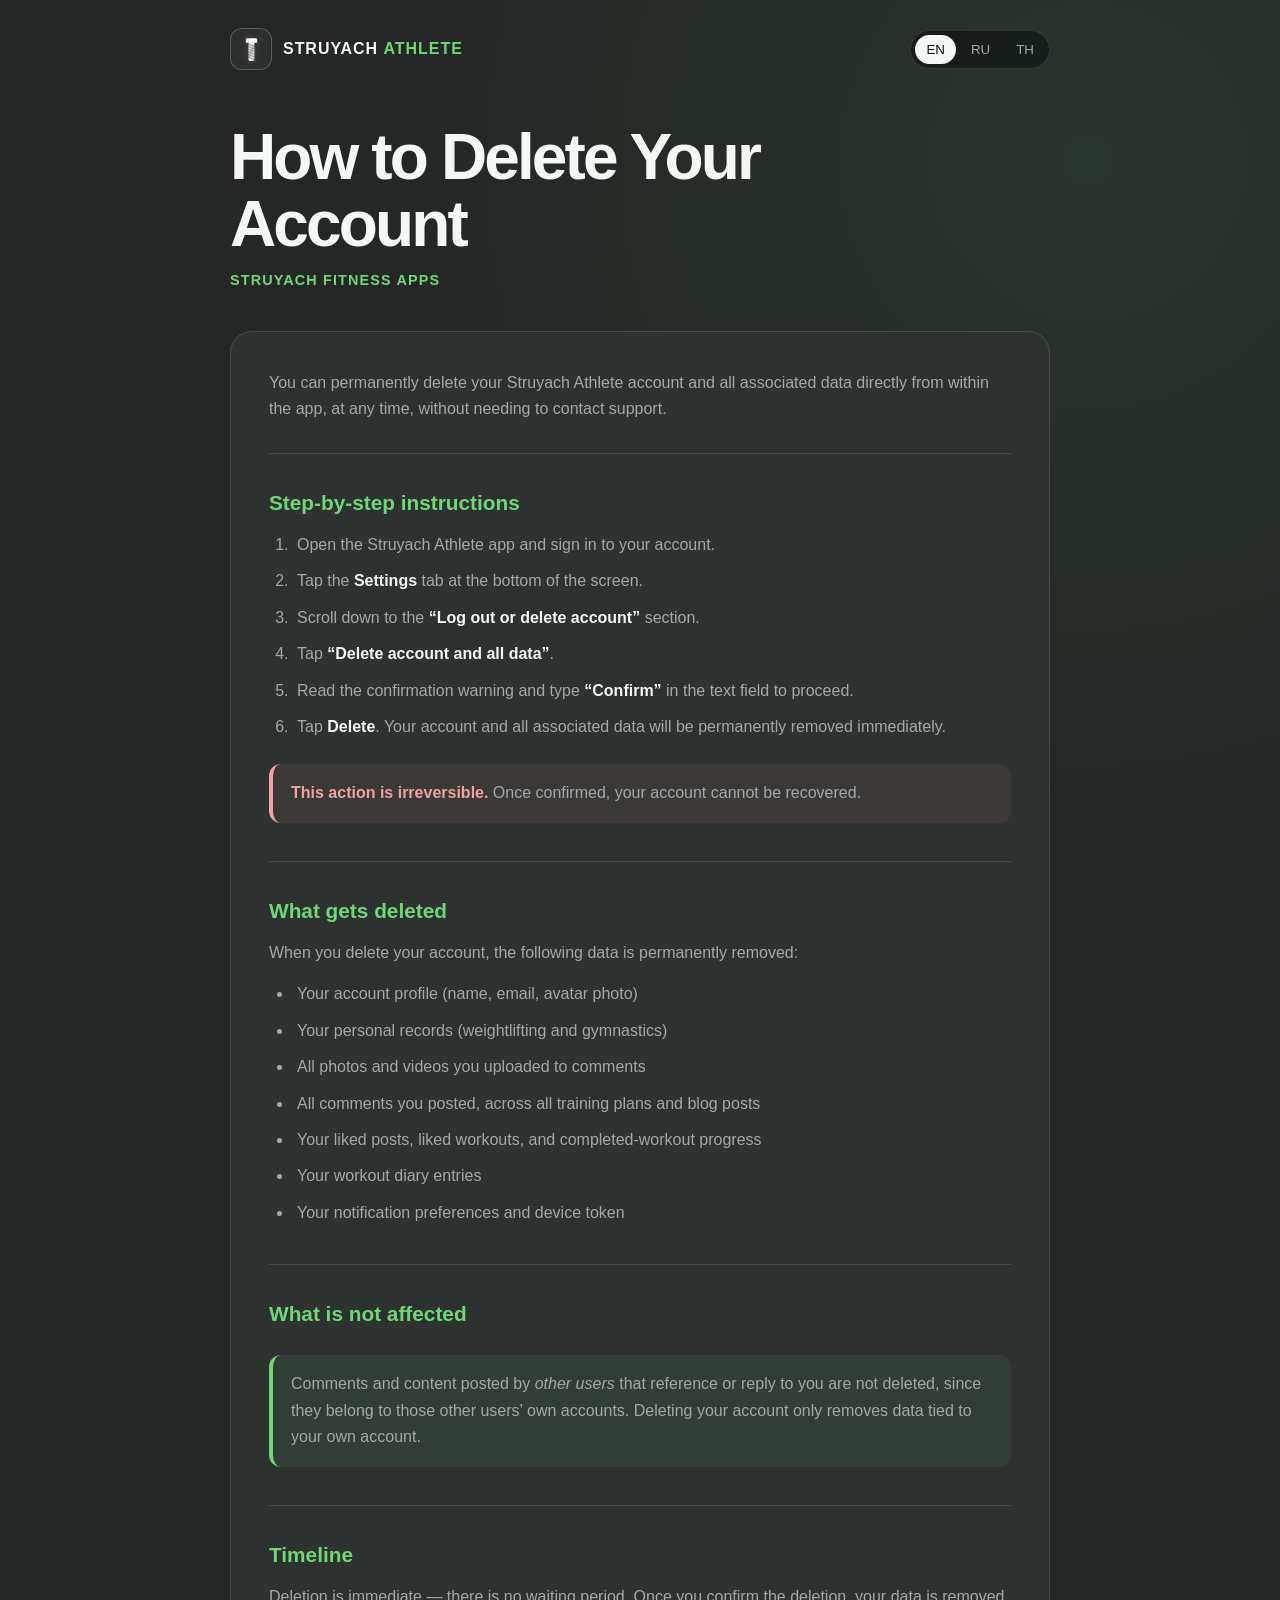
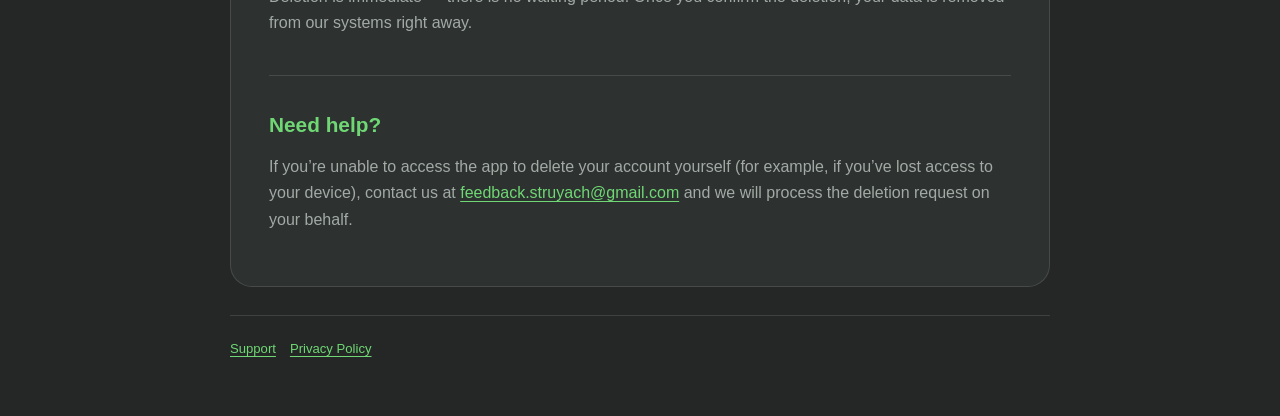
==== delete-account.html @ f93dbc08 "Add files via upload" ====
<!DOCTYPE html>
<html lang="en">
<head>
<meta charset="utf-8">
<meta name="viewport" content="width=device-width, initial-scale=1">
<meta name="color-scheme" content="dark">
<title>Struyach Athlete — Delete Account</title>
<style>
:root{--bg:#242726;--surface:#2d3130;--text:#f5f7f5;--muted:#a2aaa6;--green:#6fd874;--line:rgba(255,255,255,.12);--warning:#f0a1a1}
*{box-sizing:border-box}body{margin:0;min-height:100vh;background:radial-gradient(circle at 85% 8%,rgba(111,216,116,.08),transparent 30%),var(--bg);color:var(--text);font-family:-apple-system,BlinkMacSystemFont,"Segoe UI","Noto Sans Thai",Helvetica,Arial,sans-serif;line-height:1.65}
.page{width:min(820px,calc(100% - 36px));margin:0 auto;padding:28px 0 56px}header{display:flex;align-items:center;justify-content:space-between;gap:20px;margin-bottom:54px}
.brand{display:flex;align-items:center;gap:11px;font-weight:800;letter-spacing:.06em;text-transform:uppercase}.brand-mark{display:grid;place-items:center;width:42px;height:42px;border:1px solid rgba(255,255,255,.22);border-radius:12px;background:rgba(255,255,255,.04)}.brand-mark img{width:31px;height:31px;object-fit:contain;filter:brightness(0) invert(1) drop-shadow(0 0 4px rgba(255,255,255,.16))}.brand b{color:var(--green)}
.language{display:flex;gap:4px;padding:4px;border:1px solid var(--line);border-radius:999px;background:rgba(17,21,21,.72)}.language button{border:0;background:transparent;color:var(--muted);font:700 12px inherit;padding:7px 11px;border-radius:999px;cursor:pointer}.language button.active{background:var(--text);color:#0b0e0d}
.content{display:none}.content.active{display:block}h1{max-width:760px;margin:0 0 12px;font-size:clamp(2.2rem,7vw,4rem);line-height:1.04;letter-spacing:-.045em}.subtitle{margin:0 0 38px;color:var(--green);font-size:.9rem;font-weight:700;letter-spacing:.08em;text-transform:uppercase}
.card{padding:clamp(22px,5vw,38px);border:1px solid var(--line);border-radius:22px;background:var(--surface)}h2{margin:38px 0 12px;padding-top:32px;border-top:1px solid var(--line);color:var(--green);font-size:1.3rem}h2:first-of-type{margin-top:30px}p{margin:0 0 15px;color:var(--muted)}ol,ul{margin:12px 0 20px;padding-left:24px;color:var(--muted)}li{margin:10px 0;padding-left:4px}strong{color:var(--text)}a{color:var(--green);text-underline-offset:3px}
.notice{margin:24px 0;padding:16px 18px;border-radius:12px;background:rgba(111,216,116,.07);border-left:4px solid var(--green);color:var(--muted)}.notice.warning{background:rgba(240,161,161,.07);border-left-color:var(--warning)}.notice p{margin:0}.notice.warning strong{color:var(--warning)}
footer{margin-top:28px;padding-top:22px;border-top:1px solid var(--line);font-size:.82rem}footer a{margin-right:14px}
@media(max-width:560px){.page{padding-top:18px}header{align-items:flex-start;margin-bottom:40px}.brand{font-size:.78rem;gap:8px}.brand-mark{width:36px;height:36px;border-radius:10px}.brand-mark img{width:27px;height:27px}.language button{padding:6px 8px}.card{padding:22px 19px}}
</style>
</head>
<body>
<main class="page">
<header>
<div class="brand"><span class="brand-mark" aria-hidden="true"><img src="[data-uri]" alt=""></span><span>Struyach <b>Athlete</b></span></div>
<nav class="language" aria-label="Language"><button type="button" data-lang="en">EN</button><button type="button" data-lang="ru">RU</button><button type="button" data-lang="th">TH</button></nav>
</header>

<section class="content" data-content="en">
<h1>How to Delete Your Account</h1><p class="subtitle">Struyach Fitness Apps</p>
<div class="card">
<p>You can permanently delete your Struyach Athlete account and all associated data directly from within the app, at any time, without needing to contact support.</p>
<h2>Step-by-step instructions</h2>
<ol>
<li>Open the Struyach Athlete app and sign in to your account.</li>
<li>Tap the <strong>Settings</strong> tab at the bottom of the screen.</li>
<li>Scroll down to the <strong>“Log out or delete account”</strong> section.</li>
<li>Tap <strong>“Delete account and all data”</strong>.</li>
<li>Read the confirmation warning and type <strong>“Confirm”</strong> in the text field to proceed.</li>
<li>Tap <strong>Delete</strong>. Your account and all associated data will be permanently removed immediately.</li>
</ol>
<div class="notice warning"><strong>This action is irreversible.</strong> Once confirmed, your account cannot be recovered.</div>
<h2>What gets deleted</h2><p>When you delete your account, the following data is permanently removed:</p>
<ul>
<li>Your account profile (name, email, avatar photo)</li>
<li>Your personal records (weightlifting and gymnastics)</li>
<li>All photos and videos you uploaded to comments</li>
<li>All comments you posted, across all training plans and blog posts</li>
<li>Your liked posts, liked workouts, and completed-workout progress</li>
<li>Your workout diary entries</li>
<li>Your notification preferences and device token</li>
</ul>
<h2>What is not affected</h2><div class="notice"><p>Comments and content posted by <em>other users</em> that reference or reply to you are not deleted, since they belong to those other users’ own accounts. Deleting your account only removes data tied to your own account.</p></div>
<h2>Timeline</h2><p>Deletion is immediate — there is no waiting period. Once you confirm the deletion, your data is removed from our systems right away.</p>
<h2>Need help?</h2><p>If you’re unable to access the app to delete your account yourself (for example, if you’ve lost access to your device), contact us at <a href="mailto:feedback.struyach@gmail.com">feedback.struyach@gmail.com</a> and we will process the deletion request on your behalf.</p>
</div></section>

<section class="content" data-content="ru">
<h1>Как удалить аккаунт</h1><p class="subtitle">Struyach Fitness Apps</p>
<div class="card">
<p>Ты можешь в любое время навсегда удалить аккаунт Struyach Athlete и все связанные с ним данные прямо в приложении — обращаться в поддержку для этого не нужно.</p>
<h2>Пошаговая инструкция</h2>
<ol>
<li>Открой приложение Struyach Athlete и войди в свой аккаунт.</li>
<li>Нажми вкладку <strong>«Настройки»</strong> в нижней части экрана.</li>
<li>Прокрути страницу до раздела <strong>«Выход или удаление аккаунта»</strong>.</li>
<li>Нажми <strong>«Удалить аккаунт и все данные»</strong>.</li>
<li>Прочитай предупреждение и введи <strong>«Подтвердить»</strong> в текстовом поле.</li>
<li>Нажми <strong>«Удалить»</strong>. Аккаунт и все связанные с ним данные будут немедленно удалены навсегда.</li>
</ol>
<div class="notice warning"><strong>Это действие необратимо.</strong> После подтверждения восстановить аккаунт будет невозможно.</div>
<h2>Какие данные будут удалены</h2><p>При удалении аккаунта навсегда удаляются:</p>
<ul>
<li>Профиль аккаунта: имя, email и фотография аватара</li>
<li>Личные рекорды в тяжёлой атлетике и гимнастике</li>
<li>Все фотографии и видео, загруженные тобой в комментарии</li>
<li>Все твои комментарии во всех тренировочных планах и публикациях блога</li>
<li>Понравившиеся публикации и тренировки, а также прогресс выполнения тренировок</li>
<li>Записи в дневнике тренировок</li>
<li>Настройки уведомлений и токен устройства</li>
</ul>
<h2>Что не будет удалено</h2><div class="notice"><p>Комментарии и материалы, опубликованные <em>другими пользователями</em>, в которых упоминают тебя или отвечают тебе, не удаляются, поскольку принадлежат аккаунтам этих пользователей. При удалении аккаунта удаляются только данные, связанные с твоим аккаунтом.</p></div>
<h2>Срок удаления</h2><p>Удаление происходит немедленно — периода ожидания нет. После подтверждения данные сразу удаляются из наших систем.</p>
<h2>Нужна помощь?</h2><p>Если у тебя нет доступа к приложению и ты не можешь удалить аккаунт самостоятельно — например, из-за потери доступа к устройству — напиши нам на <a href="mailto:feedback.struyach@gmail.com">feedback.struyach@gmail.com</a>. Мы обработаем запрос на удаление аккаунта.</p>
</div></section>

<section class="content" data-content="th">
<h1>วิธีลบบัญชีของคุณ</h1><p class="subtitle">Struyach Fitness Apps</p>
<div class="card">
<p>คุณสามารถลบบัญชี Struyach Athlete และข้อมูลทั้งหมดที่เกี่ยวข้องอย่างถาวรได้โดยตรงจากภายในแอปทุกเมื่อ โดยไม่จำเป็นต้องติดต่อฝ่ายสนับสนุน</p>
<h2>ขั้นตอนการลบบัญชี</h2>
<ol>
<li>เปิดแอป Struyach Athlete และเข้าสู่ระบบบัญชีของคุณ</li>
<li>แตะแท็บ <strong>“การตั้งค่า”</strong> ที่ด้านล่างของหน้าจอ</li>
<li>เลื่อนลงไปที่ส่วน <strong>“ออกจากระบบหรือลบบัญชี”</strong></li>
<li>แตะ <strong>“ลบบัญชีและข้อมูลทั้งหมด”</strong></li>
<li>อ่านคำเตือนเพื่อยืนยัน แล้วพิมพ์ <strong>“ยืนยัน”</strong> ในช่องข้อความเพื่อดำเนินการต่อ</li>
<li>แตะ <strong>“ลบ”</strong> บัญชีและข้อมูลทั้งหมดที่เกี่ยวข้องจะถูกลบอย่างถาวรทันที</li>
</ol>
<div class="notice warning"><strong>การดำเนินการนี้ไม่สามารถย้อนกลับได้</strong> เมื่อยืนยันแล้ว จะไม่สามารถกู้คืนบัญชีของคุณได้</div>
<h2>ข้อมูลที่จะถูกลบ</h2><p>เมื่อคุณลบบัญชี ข้อมูลต่อไปนี้จะถูกลบอย่างถาวร:</p>
<ul>
<li>โปรไฟล์บัญชีของคุณ ได้แก่ ชื่อ อีเมล และรูปโปรไฟล์</li>
<li>สถิติส่วนตัวในการยกน้ำหนักและยิมนาสติก</li>
<li>รูปภาพและวิดีโอทั้งหมดที่คุณอัปโหลดในความคิดเห็น</li>
<li>ความคิดเห็นทั้งหมดที่คุณโพสต์ในทุกแผนการฝึกและโพสต์ในบล็อก</li>
<li>โพสต์และการฝึกที่คุณกดถูกใจ รวมถึงความคืบหน้าของการฝึกที่เสร็จสิ้น</li>
<li>บันทึกไดอารี่การฝึกของคุณ</li>
<li>การตั้งค่าการแจ้งเตือนและโทเคนอุปกรณ์</li>
</ul>
<h2>ข้อมูลที่ไม่ได้รับผลกระทบ</h2><div class="notice"><p>ความคิดเห็นและเนื้อหาที่โพสต์โดย <em>ผู้ใช้รายอื่น</em> ซึ่งกล่าวถึงหรือตอบกลับคุณจะไม่ถูกลบ เนื่องจากข้อมูลเหล่านั้นเป็นของบัญชีผู้ใช้รายอื่น การลบบัญชีจะลบเฉพาะข้อมูลที่เชื่อมโยงกับบัญชีของคุณเท่านั้น</p></div>
<h2>ระยะเวลาในการลบ</h2><p>การลบจะเกิดขึ้นทันทีโดยไม่มีระยะเวลารอ เมื่อคุณยืนยันแล้ว ข้อมูลจะถูกลบออกจากระบบของเราทันที</p>
<h2>ต้องการความช่วยเหลือ?</h2><p>หากคุณไม่สามารถเข้าใช้แอปเพื่อลบบัญชีด้วยตนเองได้ เช่น ไม่สามารถเข้าถึงอุปกรณ์ของคุณ กรุณาติดต่อเราที่ <a href="mailto:feedback.struyach@gmail.com">feedback.struyach@gmail.com</a> แล้วเราจะดำเนินการตามคำขอลบบัญชีให้คุณ</p>
</div></section>

<footer><a href="support.html">Support</a><a href="privacy.html">Privacy Policy</a></footer>
</main>
<script>
const supported=["en","ru","th"];const browserLanguage=(navigator.language||"en").slice(0,2).toLowerCase();
function setLanguage(language){const lang=supported.includes(language)?language:"en";document.documentElement.lang=lang;document.querySelectorAll("[data-lang]").forEach(button=>{const active=button.dataset.lang===lang;button.classList.toggle("active",active);button.setAttribute("aria-pressed",String(active))});document.querySelectorAll("[data-content]").forEach(section=>section.classList.toggle("active",section.dataset.content===lang));localStorage.setItem("struyach-delete-account-language",lang)}
document.querySelectorAll("[data-lang]").forEach(button=>button.addEventListener("click",()=>setLanguage(button.dataset.lang)));setLanguage(localStorage.getItem("struyach-delete-account-language")||browserLanguage);
</script>
</body>
</html>
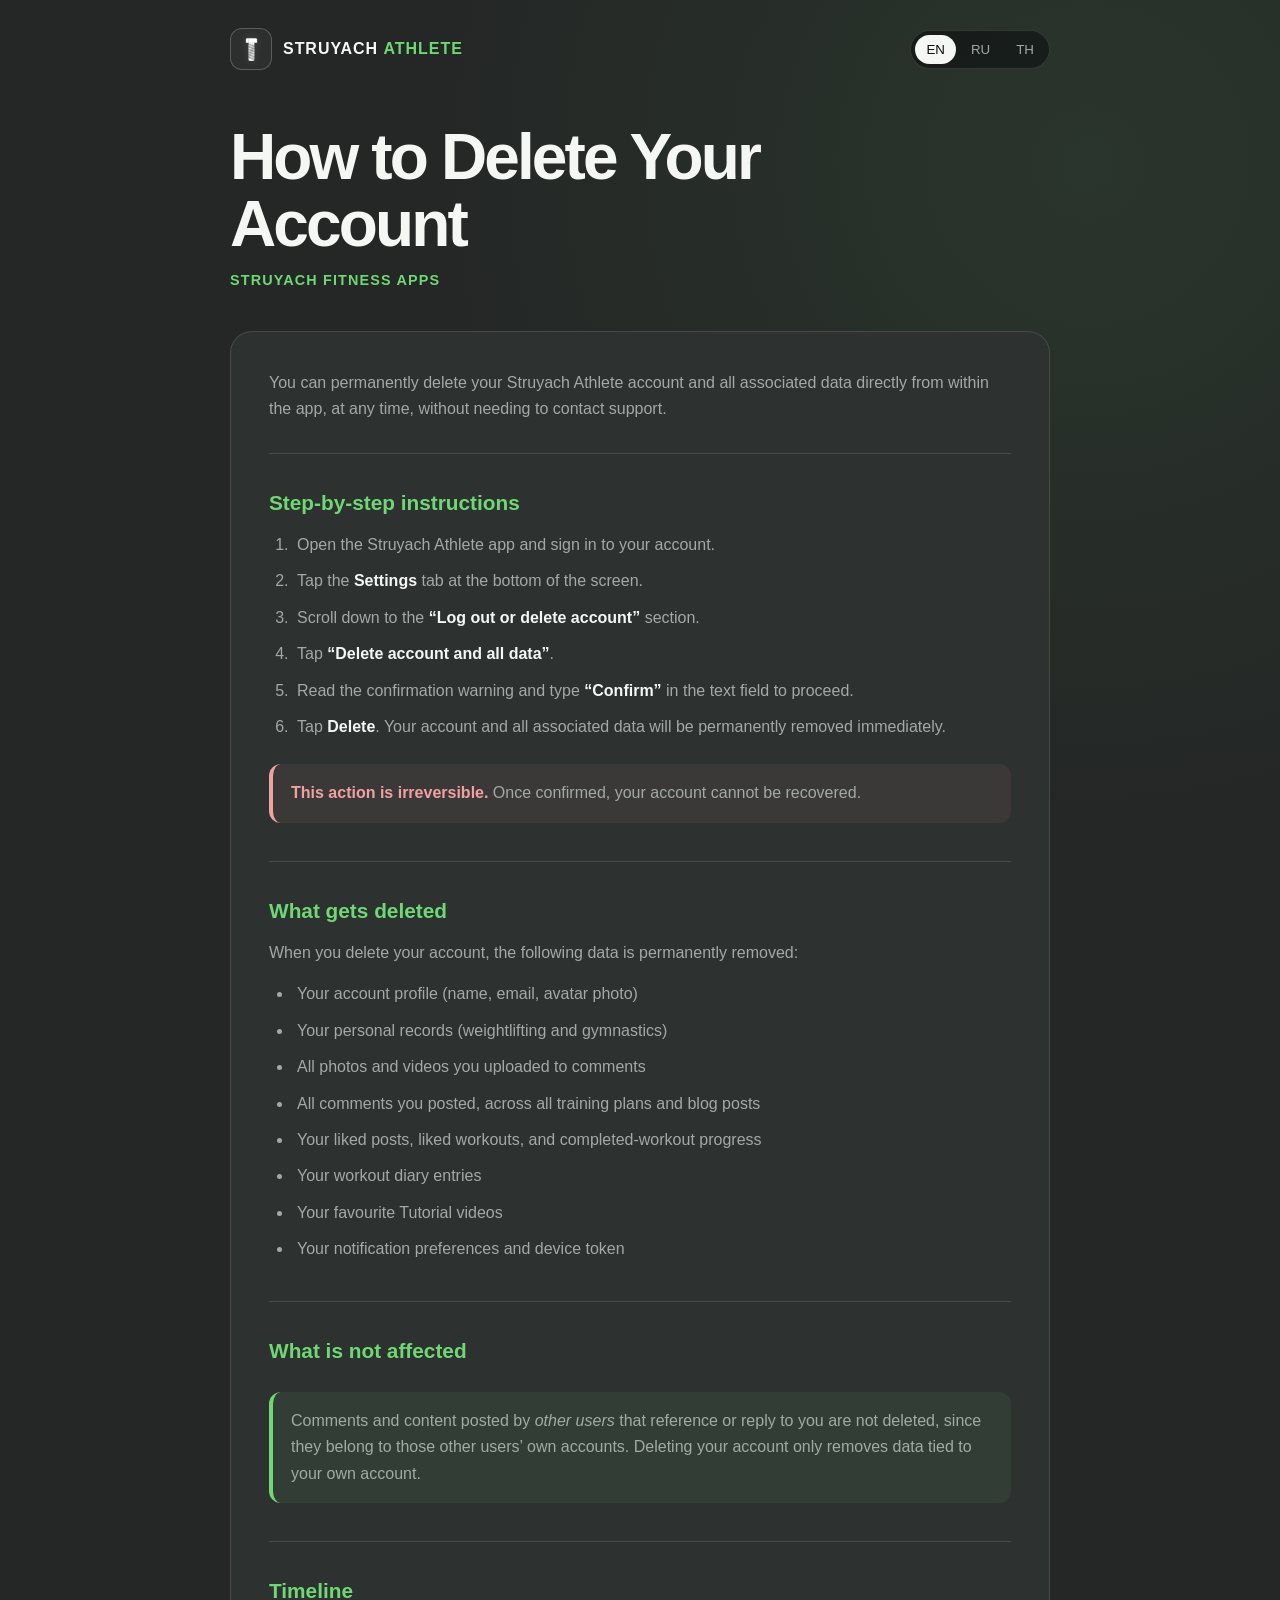
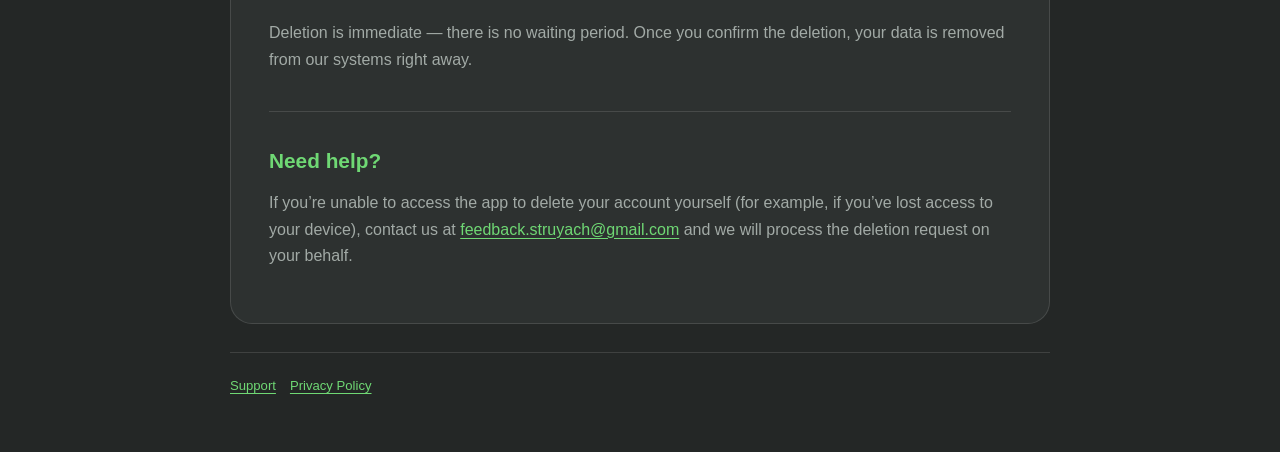
==== commit 4fce6450: "Privacy policy 25-11-2026 (Tutorial videos via Cloudflare, favourites, analytics); delete pages ment" ====
--- a/delete-account.html
+++ b/delete-account.html
@@ -4,6 +4,9 @@
 <meta charset="utf-8">
 <meta name="viewport" content="width=device-width, initial-scale=1">
 <meta name="color-scheme" content="dark">
+<link rel="icon" href="favicon.ico" sizes="any">
+<link rel="icon" type="image/png" sizes="32x32" href="favicon-32.png">
+<link rel="apple-touch-icon" href="apple-touch-icon.png">
 <title>Struyach Athlete — Delete Account</title>
 <style>
 :root{--bg:#242726;--surface:#2d3130;--text:#f5f7f5;--muted:#a2aaa6;--green:#6fd874;--line:rgba(255,255,255,.12);--warning:#f0a1a1}
@@ -46,7 +49,7 @@
 <li>All photos and videos you uploaded to comments</li>
 <li>All comments you posted, across all training plans and blog posts</li>
 <li>Your liked posts, liked workouts, and completed-workout progress</li>
-<li>Your workout diary entries</li>
+<li>Your workout diary entries</li><li>Your favourite Tutorial videos</li>
 <li>Your notification preferences and device token</li>
 </ul>
 <h2>What is not affected</h2><div class="notice"><p>Comments and content posted by <em>other users</em> that reference or reply to you are not deleted, since they belong to those other users’ own accounts. Deleting your account only removes data tied to your own account.</p></div>
@@ -75,7 +78,7 @@
 <li>Все фотографии и видео, загруженные тобой в комментарии</li>
 <li>Все твои комментарии во всех тренировочных планах и публикациях блога</li>
 <li>Понравившиеся публикации и тренировки, а также прогресс выполнения тренировок</li>
-<li>Записи в дневнике тренировок</li>
+<li>Записи в дневнике тренировок</li><li>Список избранных видео из раздела «Обучение»</li>
 <li>Настройки уведомлений и токен устройства</li>
 </ul>
 <h2>Что не будет удалено</h2><div class="notice"><p>Комментарии и материалы, опубликованные <em>другими пользователями</em>, в которых упоминают тебя или отвечают тебе, не удаляются, поскольку принадлежат аккаунтам этих пользователей. При удалении аккаунта удаляются только данные, связанные с твоим аккаунтом.</p></div>
@@ -104,7 +107,7 @@
 <li>รูปภาพและวิดีโอทั้งหมดที่คุณอัปโหลดในความคิดเห็น</li>
 <li>ความคิดเห็นทั้งหมดที่คุณโพสต์ในทุกแผนการฝึกและโพสต์ในบล็อก</li>
 <li>โพสต์และการฝึกที่คุณกดถูกใจ รวมถึงความคืบหน้าของการฝึกที่เสร็จสิ้น</li>
-<li>บันทึกไดอารี่การฝึกของคุณ</li>
+<li>บันทึกไดอารี่การฝึกของคุณ</li><li>รายการวิดีโอโปรดในส่วนบทเรียนของคุณ</li>
 <li>การตั้งค่าการแจ้งเตือนและโทเคนอุปกรณ์</li>
 </ul>
 <h2>ข้อมูลที่ไม่ได้รับผลกระทบ</h2><div class="notice"><p>ความคิดเห็นและเนื้อหาที่โพสต์โดย <em>ผู้ใช้รายอื่น</em> ซึ่งกล่าวถึงหรือตอบกลับคุณจะไม่ถูกลบ เนื่องจากข้อมูลเหล่านั้นเป็นของบัญชีผู้ใช้รายอื่น การลบบัญชีจะลบเฉพาะข้อมูลที่เชื่อมโยงกับบัญชีของคุณเท่านั้น</p></div>
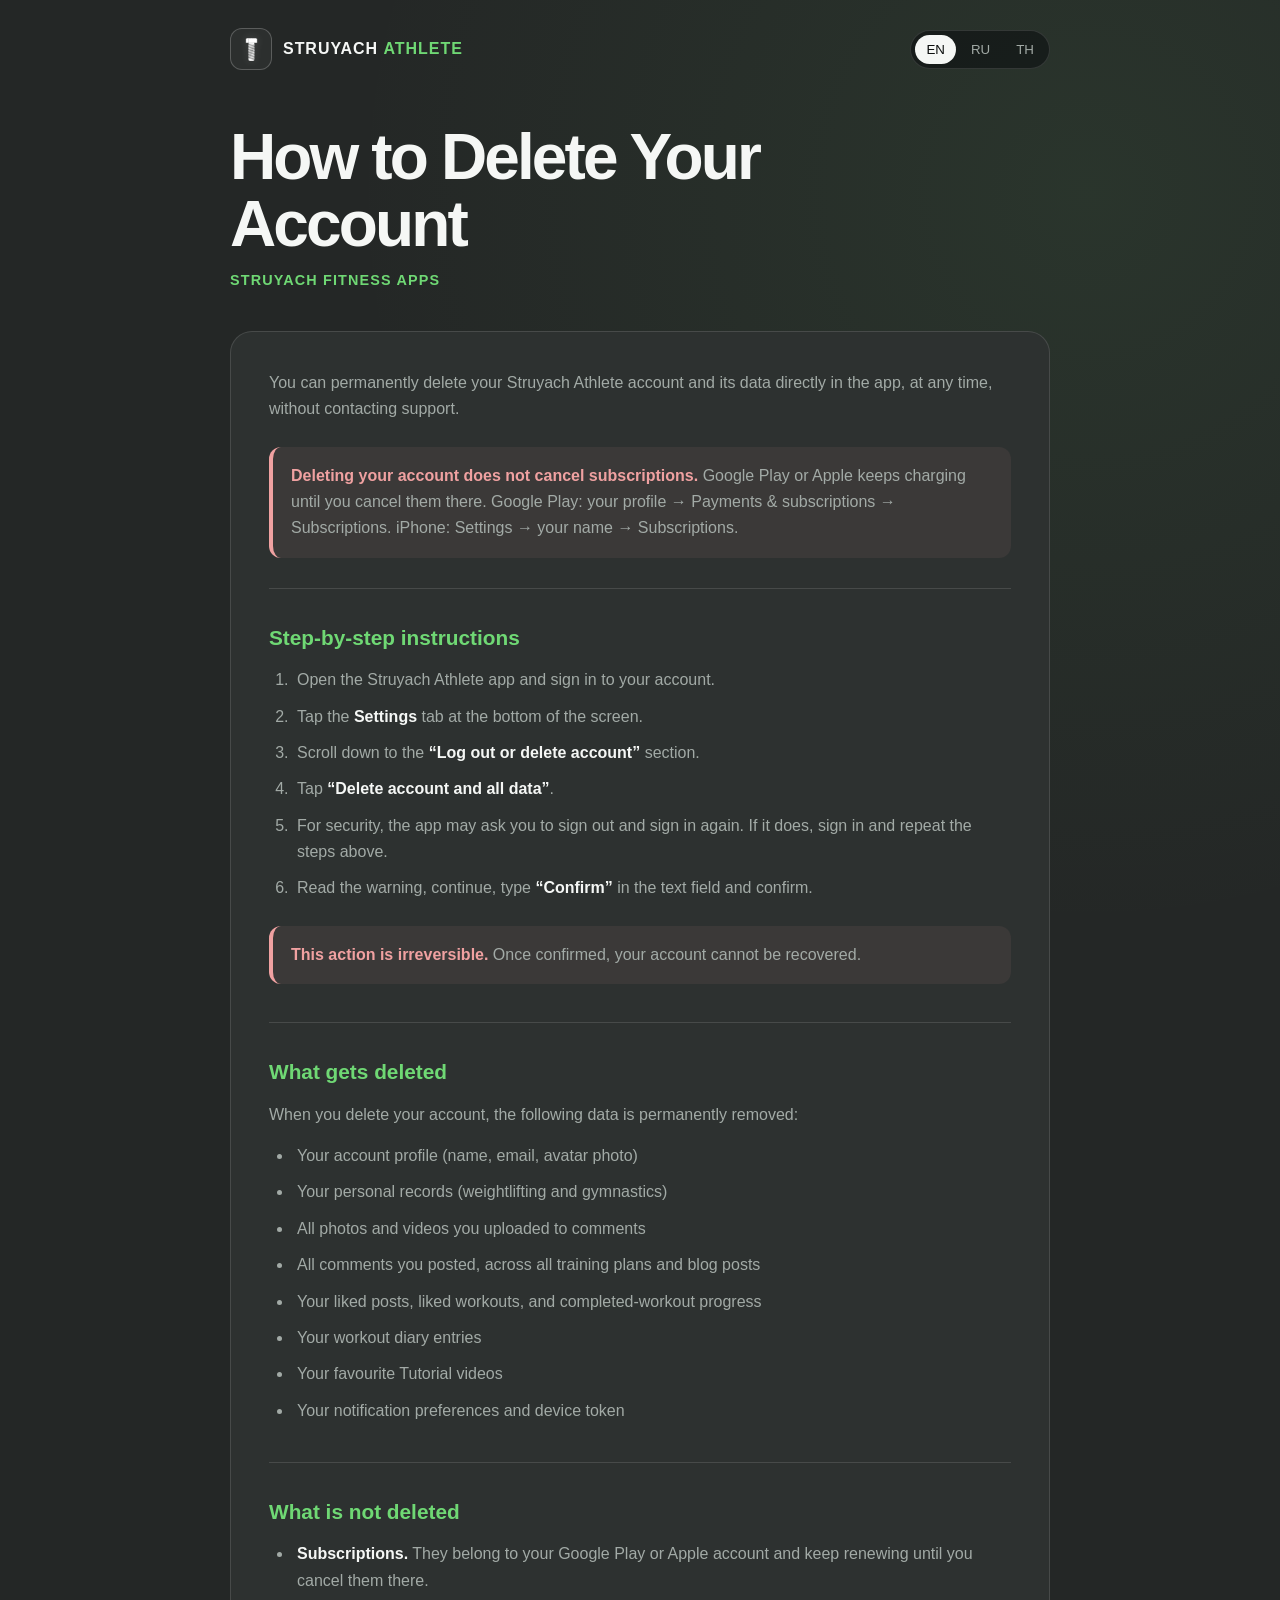
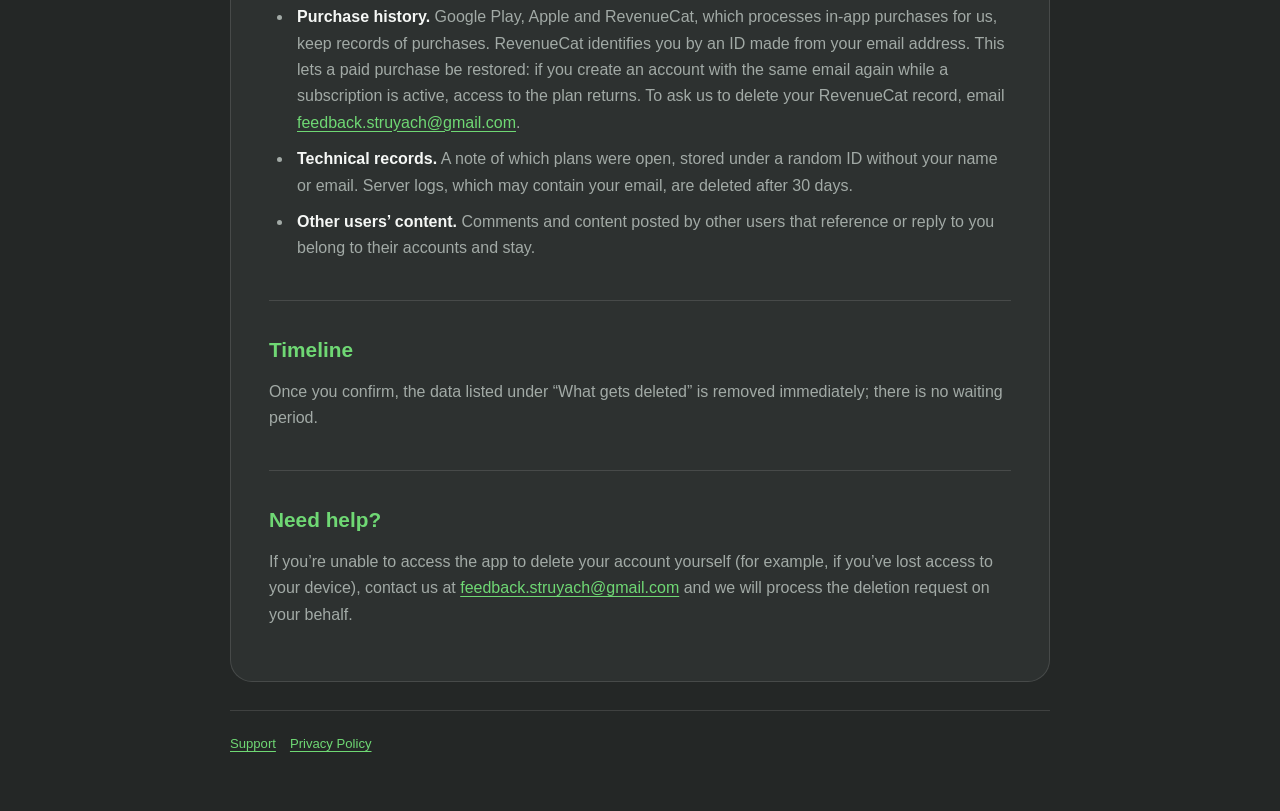
==== commit 4aaab252: "Delete account page: what is not deleted (subscriptions, purchase history, technical records), sign-" ====
--- a/delete-account.html
+++ b/delete-account.html
@@ -31,15 +31,16 @@
 <section class="content" data-content="en">
 <h1>How to Delete Your Account</h1><p class="subtitle">Struyach Fitness Apps</p>
 <div class="card">
-<p>You can permanently delete your Struyach Athlete account and all associated data directly from within the app, at any time, without needing to contact support.</p>
+<p>You can permanently delete your Struyach Athlete account and its data directly in the app, at any time, without contacting support.</p>
+<div class="notice warning"><p><strong>Deleting your account does not cancel subscriptions.</strong> Google Play or Apple keeps charging until you cancel them there. Google Play: your profile → Payments &amp; subscriptions → Subscriptions. iPhone: Settings → your name → Subscriptions.</p></div>
 <h2>Step-by-step instructions</h2>
 <ol>
 <li>Open the Struyach Athlete app and sign in to your account.</li>
 <li>Tap the <strong>Settings</strong> tab at the bottom of the screen.</li>
 <li>Scroll down to the <strong>“Log out or delete account”</strong> section.</li>
 <li>Tap <strong>“Delete account and all data”</strong>.</li>
-<li>Read the confirmation warning and type <strong>“Confirm”</strong> in the text field to proceed.</li>
-<li>Tap <strong>Delete</strong>. Your account and all associated data will be permanently removed immediately.</li>
+<li>For security, the app may ask you to sign out and sign in again. If it does, sign in and repeat the steps above.</li>
+<li>Read the warning, continue, type <strong>“Confirm”</strong> in the text field and confirm.</li>
 </ol>
 <div class="notice warning"><strong>This action is irreversible.</strong> Once confirmed, your account cannot be recovered.</div>
 <h2>What gets deleted</h2><p>When you delete your account, the following data is permanently removed:</p>
@@ -52,23 +53,30 @@
 <li>Your workout diary entries</li><li>Your favourite Tutorial videos</li>
 <li>Your notification preferences and device token</li>
 </ul>
-<h2>What is not affected</h2><div class="notice"><p>Comments and content posted by <em>other users</em> that reference or reply to you are not deleted, since they belong to those other users’ own accounts. Deleting your account only removes data tied to your own account.</p></div>
-<h2>Timeline</h2><p>Deletion is immediate — there is no waiting period. Once you confirm the deletion, your data is removed from our systems right away.</p>
+<h2>What is not deleted</h2>
+<ul>
+<li><strong>Subscriptions.</strong> They belong to your Google Play or Apple account and keep renewing until you cancel them there.</li>
+<li><strong>Purchase history.</strong> Google Play, Apple and RevenueCat, which processes in-app purchases for us, keep records of purchases. RevenueCat identifies you by an ID made from your email address. This lets a paid purchase be restored: if you create an account with the same email again while a subscription is active, access to the plan returns. To ask us to delete your RevenueCat record, email <a href="mailto:feedback.struyach@gmail.com">feedback.struyach@gmail.com</a>.</li>
+<li><strong>Technical records.</strong> A note of which plans were open, stored under a random ID without your name or email. Server logs, which may contain your email, are deleted after 30 days.</li>
+<li><strong>Other users’ content.</strong> Comments and content posted by other users that reference or reply to you belong to their accounts and stay.</li>
+</ul>
+<h2>Timeline</h2><p>Once you confirm, the data listed under “What gets deleted” is removed immediately; there is no waiting period.</p>
 <h2>Need help?</h2><p>If you’re unable to access the app to delete your account yourself (for example, if you’ve lost access to your device), contact us at <a href="mailto:feedback.struyach@gmail.com">feedback.struyach@gmail.com</a> and we will process the deletion request on your behalf.</p>
 </div></section>
 
 <section class="content" data-content="ru">
 <h1>Как удалить аккаунт</h1><p class="subtitle">Struyach Fitness Apps</p>
 <div class="card">
-<p>Ты можешь в любое время навсегда удалить аккаунт Struyach Athlete и все связанные с ним данные прямо в приложении — обращаться в поддержку для этого не нужно.</p>
+<p>Ты можешь в любое время навсегда удалить аккаунт Struyach Athlete и его данные прямо в приложении, не обращаясь в поддержку.</p>
+<div class="notice warning"><p><strong>Удаление аккаунта не отменяет подписки.</strong> Google Play или Apple будут списывать деньги, пока ты не отменишь подписку там. Google Play: профиль → «Платежи и подписки» → «Подписки». iPhone: «Настройки» → твоё имя → «Подписки».</p></div>
 <h2>Пошаговая инструкция</h2>
 <ol>
 <li>Открой приложение Struyach Athlete и войди в свой аккаунт.</li>
 <li>Нажми вкладку <strong>«Настройки»</strong> в нижней части экрана.</li>
-<li>Прокрути страницу до раздела <strong>«Выход или удаление аккаунта»</strong>.</li>
-<li>Нажми <strong>«Удалить аккаунт и все данные»</strong>.</li>
-<li>Прочитай предупреждение и введи <strong>«Подтвердить»</strong> в текстовом поле.</li>
-<li>Нажми <strong>«Удалить»</strong>. Аккаунт и все связанные с ним данные будут немедленно удалены навсегда.</li>
+<li>Прокрути до раздела <strong>«Выйти или удалить аккаунт»</strong> (на iPhone — «Выход и удаление учётной записи»).</li>
+<li>Нажми <strong>«Удалить аккаунт и все данные»</strong> (на iPhone — «Удалить учётную запись»).</li>
+<li>Ради безопасности приложение может попросить выйти и войти заново. В этом случае войди и повтори шаги выше.</li>
+<li>Прочитай предупреждение, продолжи, введи в текстовом поле <strong>«Confirm»</strong> (английскими буквами) и подтверди.</li>
 </ol>
 <div class="notice warning"><strong>Это действие необратимо.</strong> После подтверждения восстановить аккаунт будет невозможно.</div>
 <h2>Какие данные будут удалены</h2><p>При удалении аккаунта навсегда удаляются:</p>
@@ -81,23 +89,30 @@
 <li>Записи в дневнике тренировок</li><li>Список избранных видео из раздела «Обучение»</li>
 <li>Настройки уведомлений и токен устройства</li>
 </ul>
-<h2>Что не будет удалено</h2><div class="notice"><p>Комментарии и материалы, опубликованные <em>другими пользователями</em>, в которых упоминают тебя или отвечают тебе, не удаляются, поскольку принадлежат аккаунтам этих пользователей. При удалении аккаунта удаляются только данные, связанные с твоим аккаунтом.</p></div>
-<h2>Срок удаления</h2><p>Удаление происходит немедленно — периода ожидания нет. После подтверждения данные сразу удаляются из наших систем.</p>
+<h2>Что не удаляется</h2>
+<ul>
+<li><strong>Подписки.</strong> Они привязаны к твоему аккаунту Google Play или Apple и продлеваются, пока ты не отменишь их там.</li>
+<li><strong>История покупок.</strong> Записи о покупках хранят Google Play, Apple и RevenueCat — сервис, который обрабатывает для нас покупки в приложении. RevenueCat различает пользователей по идентификатору, составленному из email. Это позволяет восстановить оплаченную покупку: если снова создать аккаунт с тем же email, пока подписка действует, доступ к плану вернётся. Чтобы мы удалили твою запись в RevenueCat, напиши на <a href="mailto:feedback.struyach@gmail.com">feedback.struyach@gmail.com</a>.</li>
+<li><strong>Технические записи.</strong> Отметка о том, какие планы были открыты, под случайным идентификатором, без имени и email. Журналы сервера, в которых может быть твой email, удаляются через 30 дней.</li>
+<li><strong>Чужие материалы.</strong> Комментарии и материалы других пользователей, в которых упоминают тебя или отвечают тебе, принадлежат их аккаунтам и остаются.</li>
+</ul>
+<h2>Срок удаления</h2><p>После подтверждения данные из раздела «Какие данные будут удалены» удаляются сразу, без периода ожидания.</p>
 <h2>Нужна помощь?</h2><p>Если у тебя нет доступа к приложению и ты не можешь удалить аккаунт самостоятельно — например, из-за потери доступа к устройству — напиши нам на <a href="mailto:feedback.struyach@gmail.com">feedback.struyach@gmail.com</a>. Мы обработаем запрос на удаление аккаунта.</p>
 </div></section>
 
 <section class="content" data-content="th">
 <h1>วิธีลบบัญชีของคุณ</h1><p class="subtitle">Struyach Fitness Apps</p>
 <div class="card">
-<p>คุณสามารถลบบัญชี Struyach Athlete และข้อมูลทั้งหมดที่เกี่ยวข้องอย่างถาวรได้โดยตรงจากภายในแอปทุกเมื่อ โดยไม่จำเป็นต้องติดต่อฝ่ายสนับสนุน</p>
+<p>คุณสามารถลบบัญชี Struyach Athlete และข้อมูลของบัญชีอย่างถาวรได้จากภายในแอปทุกเมื่อ โดยไม่ต้องติดต่อฝ่ายสนับสนุน</p>
+<div class="notice warning"><p><strong>การลบบัญชีไม่ได้ยกเลิกการสมัครสมาชิก</strong> Google Play หรือ Apple จะเรียกเก็บเงินต่อไปจนกว่าคุณจะยกเลิกที่นั่น Google Play: โปรไฟล์ → การชำระเงินและการสมัครใช้บริการ → การสมัครใช้บริการ iPhone: การตั้งค่า → ชื่อของคุณ → การสมัครรับ</p></div>
 <h2>ขั้นตอนการลบบัญชี</h2>
 <ol>
 <li>เปิดแอป Struyach Athlete และเข้าสู่ระบบบัญชีของคุณ</li>
-<li>แตะแท็บ <strong>“การตั้งค่า”</strong> ที่ด้านล่างของหน้าจอ</li>
+<li>แตะแท็บ <strong>“ตั้งค่า”</strong> ที่ด้านล่างของหน้าจอ</li>
 <li>เลื่อนลงไปที่ส่วน <strong>“ออกจากระบบหรือลบบัญชี”</strong></li>
 <li>แตะ <strong>“ลบบัญชีและข้อมูลทั้งหมด”</strong></li>
-<li>อ่านคำเตือนเพื่อยืนยัน แล้วพิมพ์ <strong>“ยืนยัน”</strong> ในช่องข้อความเพื่อดำเนินการต่อ</li>
-<li>แตะ <strong>“ลบ”</strong> บัญชีและข้อมูลทั้งหมดที่เกี่ยวข้องจะถูกลบอย่างถาวรทันที</li>
+<li>เพื่อความปลอดภัย แอปอาจขอให้คุณออกจากระบบแล้วเข้าสู่ระบบอีกครั้ง หากเป็นเช่นนั้น ให้เข้าสู่ระบบแล้วทำตามขั้นตอนข้างต้นอีกครั้ง</li>
+<li>อ่านคำเตือน ดำเนินการต่อ พิมพ์ <strong>“Confirm”</strong> (ภาษาอังกฤษ) ในช่องข้อความ แล้วยืนยัน</li>
 </ol>
 <div class="notice warning"><strong>การดำเนินการนี้ไม่สามารถย้อนกลับได้</strong> เมื่อยืนยันแล้ว จะไม่สามารถกู้คืนบัญชีของคุณได้</div>
 <h2>ข้อมูลที่จะถูกลบ</h2><p>เมื่อคุณลบบัญชี ข้อมูลต่อไปนี้จะถูกลบอย่างถาวร:</p>
@@ -110,8 +125,14 @@
 <li>บันทึกไดอารี่การฝึกของคุณ</li><li>รายการวิดีโอโปรดในส่วนบทเรียนของคุณ</li>
 <li>การตั้งค่าการแจ้งเตือนและโทเคนอุปกรณ์</li>
 </ul>
-<h2>ข้อมูลที่ไม่ได้รับผลกระทบ</h2><div class="notice"><p>ความคิดเห็นและเนื้อหาที่โพสต์โดย <em>ผู้ใช้รายอื่น</em> ซึ่งกล่าวถึงหรือตอบกลับคุณจะไม่ถูกลบ เนื่องจากข้อมูลเหล่านั้นเป็นของบัญชีผู้ใช้รายอื่น การลบบัญชีจะลบเฉพาะข้อมูลที่เชื่อมโยงกับบัญชีของคุณเท่านั้น</p></div>
-<h2>ระยะเวลาในการลบ</h2><p>การลบจะเกิดขึ้นทันทีโดยไม่มีระยะเวลารอ เมื่อคุณยืนยันแล้ว ข้อมูลจะถูกลบออกจากระบบของเราทันที</p>
+<h2>ข้อมูลที่ไม่ถูกลบ</h2>
+<ul>
+<li><strong>การสมัครสมาชิก</strong> ผูกกับบัญชี Google Play หรือ Apple ของคุณ และจะต่ออายุต่อไปจนกว่าคุณจะยกเลิกที่นั่น</li>
+<li><strong>ประวัติการซื้อ</strong> Google Play, Apple และ RevenueCat ซึ่งประมวลผลการซื้อในแอปให้เรา เก็บบันทึกการซื้อไว้ RevenueCat ระบุตัวคุณด้วยรหัสที่สร้างจากอีเมลของคุณ เพื่อให้กู้คืนการซื้อที่ชำระเงินแล้วได้: หากคุณสร้างบัญชีด้วยอีเมลเดิมอีกครั้งขณะที่การสมัครสมาชิกยังใช้งานอยู่ สิทธิ์เข้าถึงแผนจะกลับมา หากต้องการให้เราลบบันทึกของคุณใน RevenueCat กรุณาอีเมลมาที่ <a href="mailto:feedback.struyach@gmail.com">feedback.struyach@gmail.com</a></li>
+<li><strong>บันทึกทางเทคนิค</strong> ข้อมูลว่าแผนใดเคยเปิดใช้งาน เก็บภายใต้รหัสสุ่มโดยไม่มีชื่อหรืออีเมลของคุณ ส่วนบันทึกของเซิร์ฟเวอร์ซึ่งอาจมีอีเมลของคุณจะถูกลบหลังจาก 30 วัน</li>
+<li><strong>เนื้อหาของผู้ใช้รายอื่น</strong> ความคิดเห็นและเนื้อหาที่ผู้ใช้รายอื่นโพสต์ซึ่งกล่าวถึงหรือตอบกลับคุณ เป็นของบัญชีของพวกเขาและยังคงอยู่</li>
+</ul>
+<h2>ระยะเวลาในการลบ</h2><p>เมื่อคุณยืนยันแล้ว ข้อมูลในหัวข้อ “ข้อมูลที่จะถูกลบ” จะถูกลบทันที โดยไม่มีระยะเวลารอ</p>
 <h2>ต้องการความช่วยเหลือ?</h2><p>หากคุณไม่สามารถเข้าใช้แอปเพื่อลบบัญชีด้วยตนเองได้ เช่น ไม่สามารถเข้าถึงอุปกรณ์ของคุณ กรุณาติดต่อเราที่ <a href="mailto:feedback.struyach@gmail.com">feedback.struyach@gmail.com</a> แล้วเราจะดำเนินการตามคำขอลบบัญชีให้คุณ</p>
 </div></section>
 
